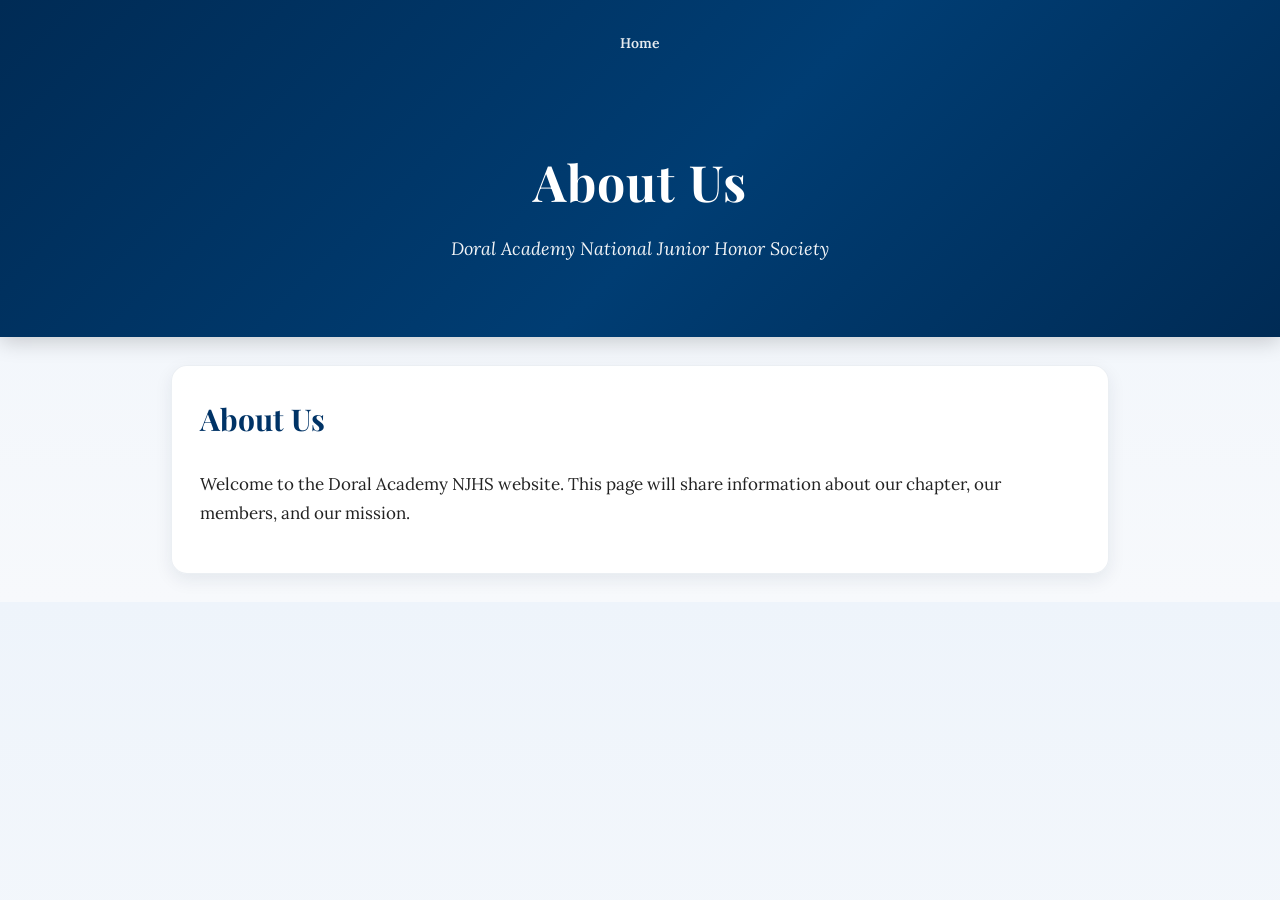
==== about.html @ f0a19d1b "Add favicon link to about.html" ====
<!DOCTYPE html>
<html>
<head>
  <title>About Us - Doral Academy NJHS</title>
  <link rel="stylesheet" href="style.css">
  <link rel="icon" type="image/png" href="njhs-logo-clean.png">
</head>

<body>

  <header>
    <nav class="top-nav">
      <a href="index.html">Home</a>
    </nav>

    <h1>About Us</h1>
    <p>Doral Academy National Junior Honor Society</p>
  </header>

  <section>
    <h2>About Us</h2>
    <p>
      Welcome to the Doral Academy NJHS website. This page will share information
      about our chapter, our members, and our mission.
    </p>
  </section>

</body>
</html>
---- style.css ----
@import url('https://fonts.googleapis.com/css2?family=Lora:wght@400;500;600&family=Playfair+Display:wght@600;700&display=swap');

html {
  scroll-behavior: smooth;
}

body {
  font-family: 'Lora', Georgia, serif;
  background: linear-gradient(180deg, #eef4fb 0%, #f7f9fc 100%);
  color: #222;
  margin: 0;
  padding: 0;
  line-height: 1.7;
}

header {
  background: linear-gradient(135deg, #002b55 0%, #003d73 55%, #002b55 100%);
  color: white;
  padding: 105px 25px 55px 25px;
  text-align: center;
  position: relative;
  box-shadow: 0 5px 20px rgba(0, 0, 0, 0.18);
}

.top-nav {
  position: absolute;
  top: 22px;
  left: 50%;
  transform: translateX(-50%);
  display: flex;
  gap: 10px;
  flex-wrap: wrap;
  justify-content: center;
  max-width: 950px;
  width: 90%;
}

.top-nav a {
  color: rgba(255, 255, 255, 0.9);
  text-decoration: none;
  font-size: 14px;
  font-weight: 600;
  padding: 9px 14px;
  border-radius: 999px;
  background: transparent;
  border: 1px solid transparent;
  transition: all 0.25s ease;
}

.top-nav a:hover {
  color: white;
  background: rgba(255, 255, 255, 0.16);
  border: 1px solid rgba(255, 255, 255, 0.35);
  backdrop-filter: blur(8px);
  transform: translateY(-2px);
  box-shadow: 0 6px 16px rgba(0, 0, 0, 0.18);
}

.hero-title-row {
  display: flex;
  align-items: center;
  justify-content: center;
  gap: 32px;
  max-width: 980px;
  margin: 0 auto;
}

.title-text {
  text-align: center;
}

header h1 {
  font-family: 'Playfair Display', Georgia, serif;
  font-size: 50px;
  margin-bottom: 10px;
  letter-spacing: 1px;
}

header p {
  font-size: 18px;
  font-style: italic;
  margin-top: 0;
  opacity: 0.95;
}

.home-logo {
  object-fit: contain;
  flex-shrink: 0;
}

.njhs-logo {
  width: 90px;
  height: 90px;
  background-color: white;
  padding: 6px;
  border-radius: 50%;
  filter: drop-shadow(0 5px 12px rgba(0, 0, 0, 0.25));
}

.doral-logo {
  width: auto;
  height: 90px;
  max-width: 130px;
  filter: drop-shadow(0 5px 12px rgba(0, 0, 0, 0.25));
}

section {
  background: rgba(255, 255, 255, 0.92);
  margin: 28px auto;
  padding: 28px;
  max-width: 880px;
  border-radius: 16px;
  border: 1px solid rgba(0, 51, 102, 0.08);
  box-shadow: 0 6px 18px rgba(0, 35, 70, 0.08);
}

h2 {
  font-family: 'Playfair Display', Georgia, serif;
  color: #003366;
  font-size: 30px;
  margin-top: 0;
}

p,
li {
  font-size: 17px;
}

.board-section {
  max-width: 1150px;
}

.member-grid {
  display: grid;
  grid-template-columns: repeat(auto-fit, minmax(210px, 1fr));
  gap: 28px;
  justify-content: center;
  align-items: stretch;
  margin-top: 25px;
  background: #eaf4ff;
  padding: 28px;
  border-radius: 20px;
}

.board-light-blue {
  background: #eaf4ff;
  padding: 28px;
  border-radius: 20px;
}

.member-card {
  min-height: 430px;
  height: 100%;
  box-sizing: border-box;
  text-align: center;
  background: #f7fbff;
  padding: 14px;
  border-radius: 18px;
  border: 1px solid rgba(0, 51, 102, 0.12);
  box-shadow: 0 6px 18px rgba(0, 35, 70, 0.1);
  transition: all 0.25s ease;
  display: flex;
  flex-direction: column;
  align-items: center;
  justify-content: flex-start;
  overflow: visible;
}

.member-card:hover {
  transform: translateY(-4px);
  box-shadow: 0 12px 26px rgba(0, 35, 70, 0.18);
}

.member-card img {
  width: 100%;
  height: 210px;
  object-fit: cover;
  object-position: center;
  border-radius: 14px;
  display: block;
  margin-bottom: 12px;
  flex-shrink: 0;
}

.member-card h3 {
  font-family: 'Playfair Display', Georgia, serif;
  color: #003366;
  font-size: 21px;
  min-height: 50px;
  margin: 8px 0 6px 0;
  line-height: 1.15;
  display: flex;
  align-items: center;
  justify-content: center;
  text-align: center;
  flex-shrink: 0;
}

.member-card p {
  margin: 3px 0;
  font-size: 15px;
  color: #345;
  font-style: italic;
  flex-shrink: 0;
}

.contact-row {
  margin-top: auto;
  padding-top: 14px;
  display: flex;
  justify-content: center;
  align-items: center;
  gap: 8px;
  width: 100%;
  position: relative;
  overflow: visible;
}

.whatsapp-button {
  width: 32px;
  height: 32px;
  border-radius: 50%;
  background-color: #25D366;
  color: white;
  display: flex;
  align-items: center;
  justify-content: center;
  text-decoration: none;
  flex-shrink: 0;
}

.whatsapp-icon {
  width: 19px;
  height: 22px;
  fill: currentColor;
}

.whatsapp-button:hover {
  background-color: #1ebe5d;
}

.phone-button {
  position: relative !important;
  display: inline-flex !important;
  align-items: center !important;
  justify-content: center !important;
  min-width: 118px !important;
  height: 32px !important;
  padding: 0 12px !important;
  border-radius: 6px !important;
  background-color: #003366 !important;
  color: white !important;
  font-family: Georgia, serif !important;
  font-size: 13px !important;
  font-weight: 700 !important;
  font-style: normal !important;
  text-decoration: none !important;
  text-align: center !important;
  box-sizing: border-box !important;
  overflow: visible !important;
}

.phone-button::before {
  content: attr(data-phone);
  position: absolute;
  bottom: 42px;
  left: 50%;
  transform: translateX(-50%) translateY(6px);
  background-color: #003366;
  color: white;
  padding: 6px 10px;
  border-radius: 6px;
  font-size: 12px;
  white-space: nowrap;
  opacity: 0;
  pointer-events: none;
  transition: all 0.2s ease;
  box-shadow: 0 5px 14px rgba(0, 0, 0, 0.2);
  z-index: 10;
}

.phone-button::after {
  content: "";
  position: absolute;
  bottom: 35px;
  left: 50%;
  transform: translateX(-50%) translateY(6px);
  border-width: 7px 7px 0 7px;
  border-style: solid;
  border-color: #003366 transparent transparent transparent;
  opacity: 0;
  pointer-events: none;
  transition: all 0.2s ease;
  z-index: 10;
}

.phone-button:hover {
  background-color: #001f3f !important;
}

.phone-button:hover::before,
.phone-button:hover::after {
  opacity: 1;
  transform: translateX(-50%) translateY(0);
}

.auth-box {
  background: white;
  margin: 30px auto;
  padding: 32px;
  max-width: 460px;
  border-radius: 16px;
  text-align: center;
  box-shadow: 0 7px 20px rgba(0, 35, 70, 0.12);
}

.auth-box input {
  width: 90%;
  padding: 12px;
  margin: 10px 0;
  border: 1px solid #c8d3df;
  border-radius: 9px;
  font-size: 15px;
  font-family: 'Lora', Georgia, serif;
}

.auth-box button {
  background: linear-gradient(135deg, #003366 0%, #00509e 100%);
  color: white;
  border: none;
  padding: 12px 22px;
  margin: 10px 5px 0 5px;
  border-radius: 999px;
  font-size: 15px;
  font-weight: bold;
  cursor: pointer;
  transition: all 0.25s ease;
}

.auth-box button:hover {
  transform: translateY(-2px);
  box-shadow: 0 6px 15px rgba(0, 51, 102, 0.25);
}

.auth-message {
  margin-top: 15px;
  font-weight: bold;
  color: #003366;
}

@media (max-width: 950px) {
  header {
    padding-top: 155px;
  }

  .top-nav {
    top: 62px;
    left: 50%;
    transform: translateX(-50%);
    justify-content: center;
    width: 90%;
  }
}

@media (max-width: 700px) {
  .hero-title-row {
    gap: 14px;
  }

  .njhs-logo {
    width: 62px;
    height: 62px;
  }

  .doral-logo {
    height: 62px;
    max-width: 95px;
  }

  header h1 {
    font-size: 34px;
  }

  header p {
    font-size: 15px;
  }

  .top-nav a {
    font-size: 12px;
    padding: 7px 10px;
  }

  .member-grid {
    grid-template-columns: repeat(auto-fit, minmax(180px, 210px));
  }

  .member-card {
    min-height: 410px;
  }

  .member-card img {
    height: 190px;
  }
}
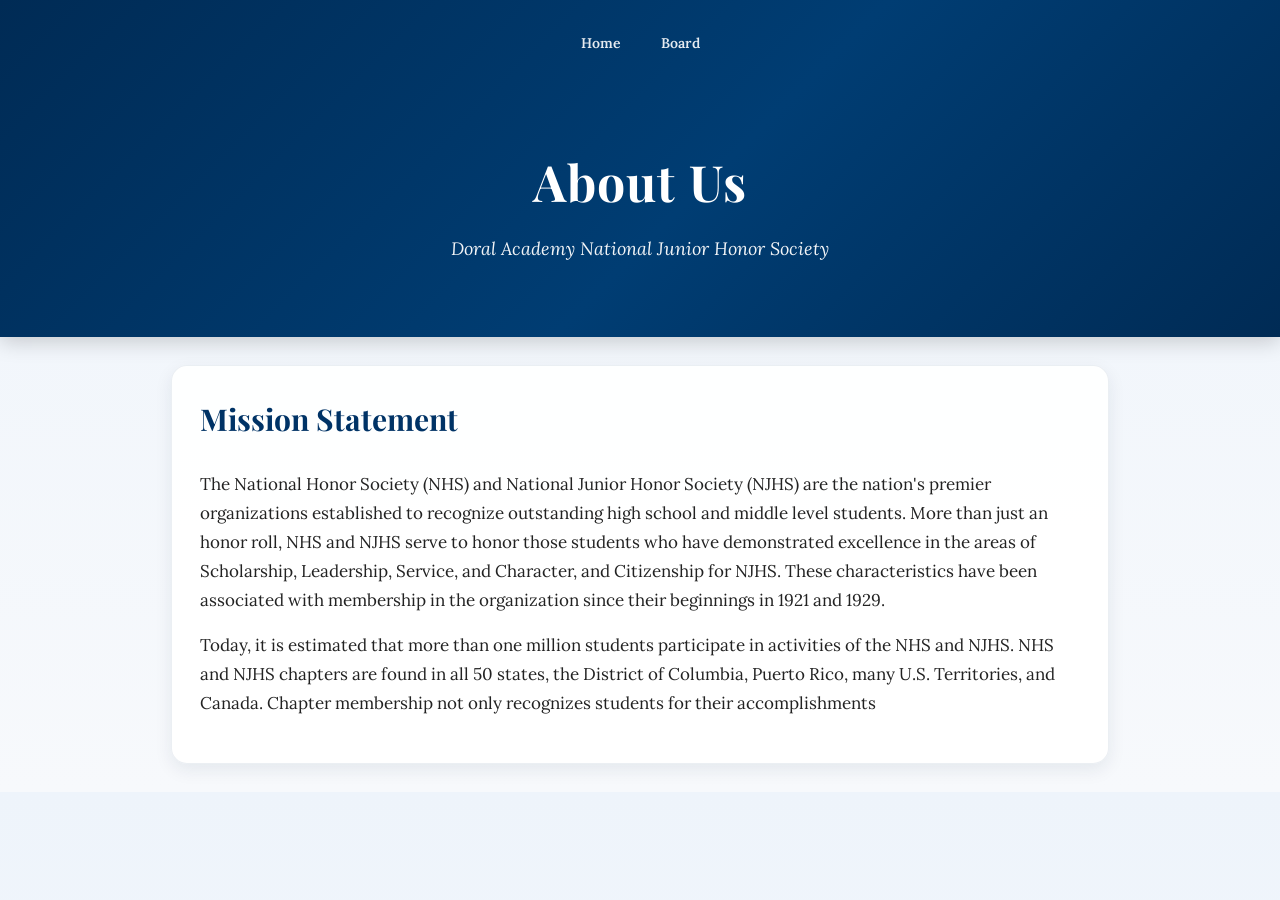
==== commit aefee748: "Revise About Us section with Mission Statement Updated the About Us section to include a Mission Sta" ====
--- a/about.html
+++ b/about.html
@@ -11,6 +11,7 @@
   <header>
     <nav class="top-nav">
       <a href="index.html">Home</a>
+      <a href="board.html">Board</a>
     </nav>
 
     <h1>About Us</h1>
@@ -18,12 +19,21 @@
   </header>
 
   <section>
-    <h2>About Us</h2>
+    <h2>Mission Statement</h2>
+
     <p>
-      Welcome to the Doral Academy NJHS website. This page will share information
-      about our chapter, our members, and our mission.
+      The National Honor Society (NHS) and National Junior Honor Society (NJHS)
+      are the nation's premier organizations established to recognize outstanding
+      high school and middle level students. More than just an honor roll, NHS and
+      NJHS serve to honor those students who have demonstrated excellence in the
+      areas of Scholarship, Leadership, Service, and Character, and Citizenship
+      for NJHS. These characteristics have been associated with membership in the
+      organization since their beginnings in 1921 and 1929.
     </p>
-  </section>
 
-</body>
-</html>
+    <p>
+      Today, it is estimated that more than one million students participate in
+      activities of the NHS and NJHS. NHS and NJHS chapters are found in all 50
+      states, the District of Columbia, Puerto Rico, many U.S. Territories, and
+      Canada. Chapter membership not only recognizes students for their
+      accomplishments
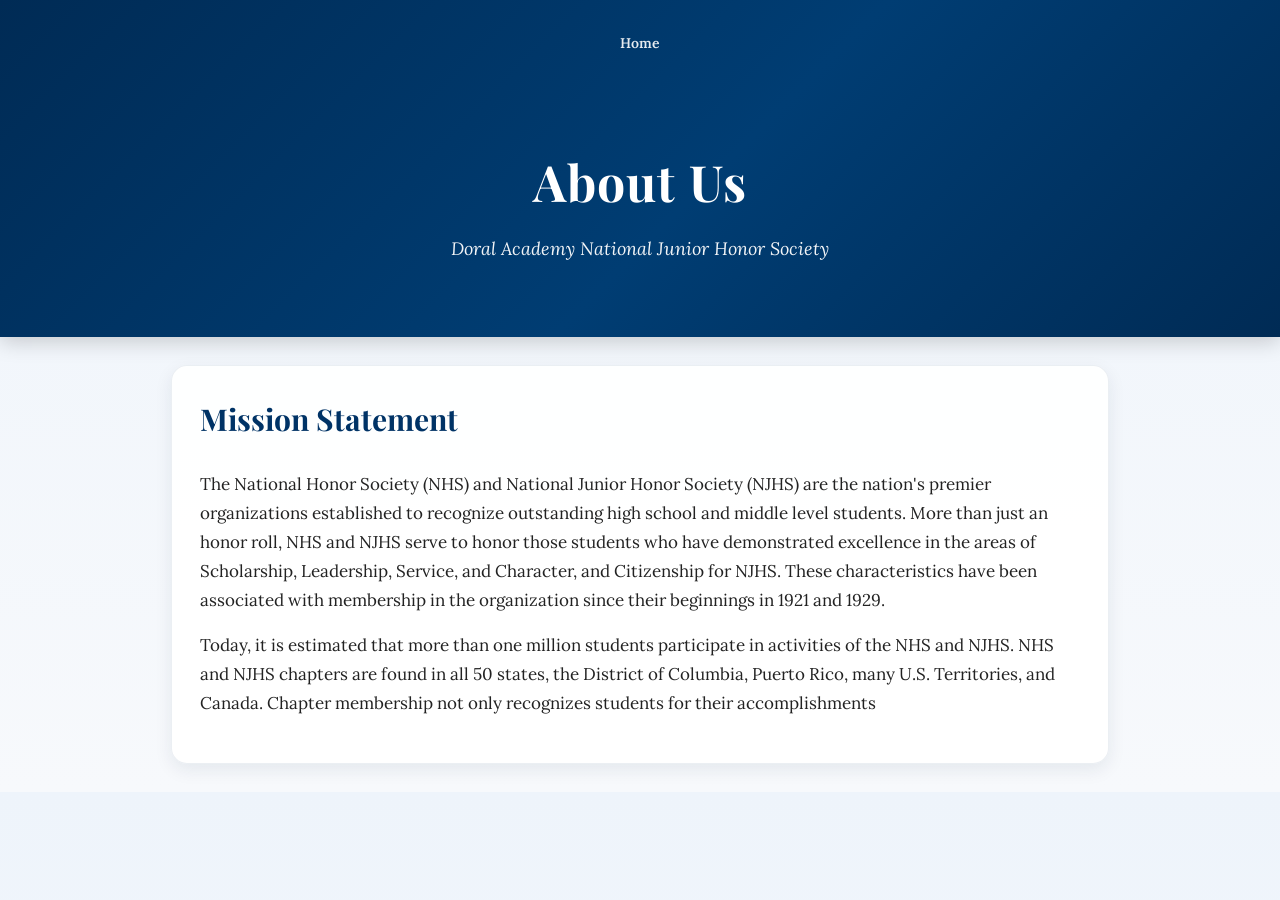
==== commit b58982d4: "Remove 'Board' link and format paragraphs Removed link to 'Board' page and adjusted paragraph format" ====
--- a/about.html
+++ b/about.html
@@ -11,7 +11,6 @@
   <header>
     <nav class="top-nav">
       <a href="index.html">Home</a>
-      <a href="board.html">Board</a>
     </nav>
 
     <h1>About Us</h1>
@@ -24,11 +23,11 @@
     <p>
       The National Honor Society (NHS) and National Junior Honor Society (NJHS)
       are the nation's premier organizations established to recognize outstanding
-      high school and middle level students. More than just an honor roll, NHS and
-      NJHS serve to honor those students who have demonstrated excellence in the
-      areas of Scholarship, Leadership, Service, and Character, and Citizenship
-      for NJHS. These characteristics have been associated with membership in the
-      organization since their beginnings in 1921 and 1929.
+      high school and middle level students. More than just an honor roll, NHS
+      and NJHS serve to honor those students who have demonstrated excellence in
+      the areas of Scholarship, Leadership, Service, and Character, and
+      Citizenship for NJHS. These characteristics have been associated with
+      membership in the organization since their beginnings in 1921 and 1929.
     </p>
 
     <p>
--- a/style.css
+++ b/style.css
@@ -402,3 +402,29 @@
     height: 190px;
   }
 }
+.values-image {
+  display: block;
+  max-width: 420px;
+  width: 80%;
+  height: auto;
+  margin: 20px auto 30px auto;
+  border-radius: 14px;
+}
+
+.page-section {
+  max-width: 950px;
+  overflow: visible;
+}
+
+.page-section p {
+  font-size: 17px;
+  margin-bottom: 18px;
+}
+
+.page-section h3 {
+  color: #003366;
+  font-family: 'Playfair Display', Georgia, serif;
+  font-size: 24px;
+  margin-top: 26px;
+  margin-bottom: 8px;
+}
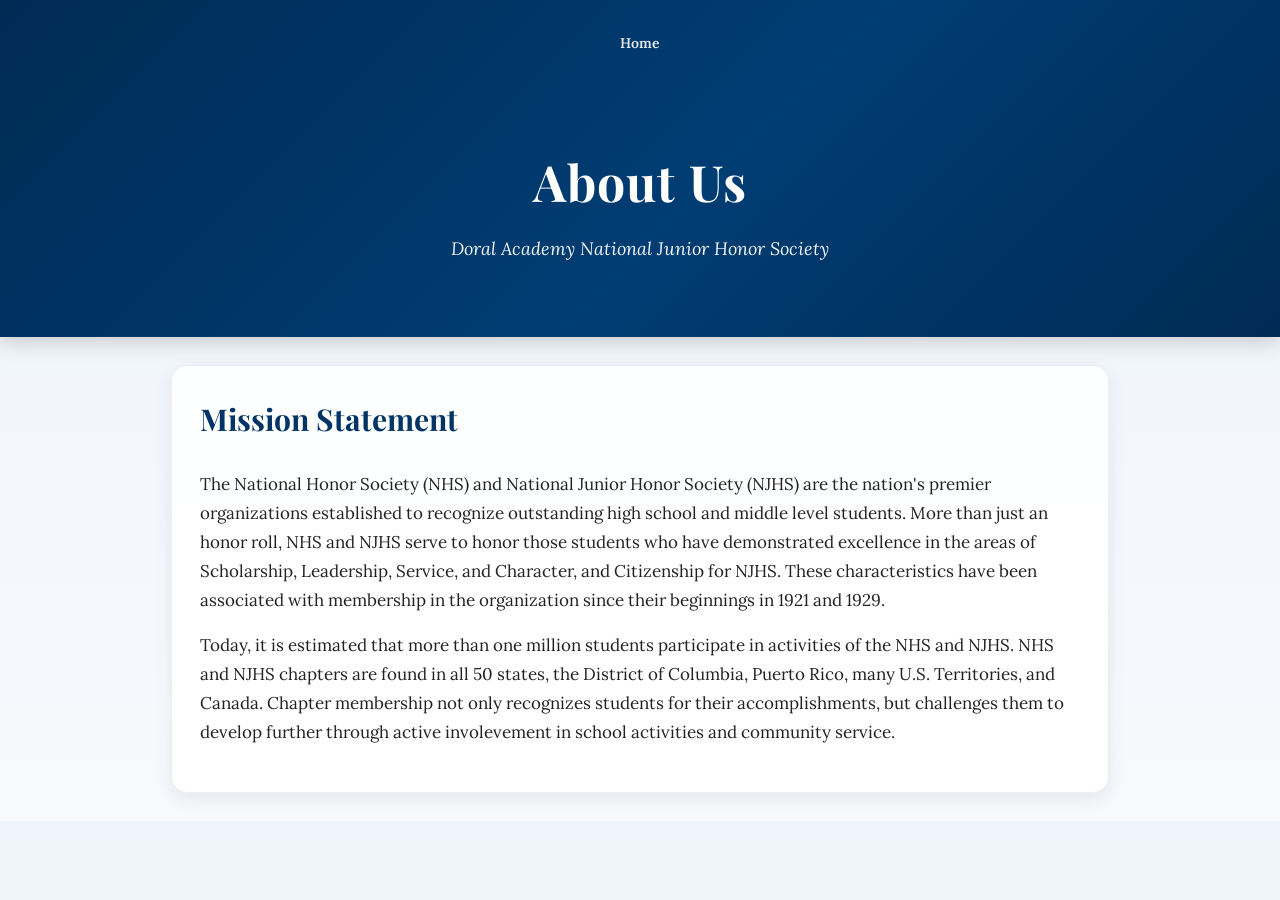
==== commit 5f92d044: "Enhance description of NHS and NJHS membership Updated text to emphasize challenges and involvement." ====
--- a/about.html
+++ b/about.html
@@ -25,9 +25,9 @@
       are the nation's premier organizations established to recognize outstanding
       high school and middle level students. More than just an honor roll, NHS
       and NJHS serve to honor those students who have demonstrated excellence in
-      the areas of Scholarship, Leadership, Service, and Character, and
-      Citizenship for NJHS. These characteristics have been associated with
-      membership in the organization since their beginnings in 1921 and 1929.
+      the areas of Scholarship, Leadership, Service, and Character, and Citizenship
+      for NJHS. These characteristics have been associated with membership in the
+      organization since their beginnings in 1921 and 1929.
     </p>
 
     <p>
@@ -35,4 +35,6 @@
       activities of the NHS and NJHS. NHS and NJHS chapters are found in all 50
       states, the District of Columbia, Puerto Rico, many U.S. Territories, and
       Canada. Chapter membership not only recognizes students for their
-      accomplishments
+      accomplishments, but challenges them to develop further through active
+      involevement in school activities and community service.
+    </p>
--- a/style.css
+++ b/style.css
@@ -137,12 +137,6 @@
   justify-content: center;
   align-items: stretch;
   margin-top: 25px;
-  background: #eaf4ff;
-  padding: 28px;
-  border-radius: 20px;
-}
-
-.board-light-blue {
   background: #eaf4ff;
   padding: 28px;
   border-radius: 20px;
@@ -304,48 +298,145 @@
   transform: translateX(-50%) translateY(0);
 }
 
-.auth-box {
+.values-section {
+  max-width: 1000px;
+}
+
+.values-image {
+  display: block;
+  width: 100%;
+  max-width: 360px;
+  height: auto;
+  margin: 20px auto 30px auto;
+  border-radius: 14px;
+  object-fit: contain;
+}
+
+.values-grid {
+  display: grid;
+  grid-template-columns: repeat(auto-fit, minmax(210px, 1fr));
+  gap: 20px;
+  margin-top: 25px;
+}
+
+.value-card {
+  background: #f7fbff;
+  padding: 20px;
+  border-radius: 16px;
+  border: 1px solid rgba(0, 51, 102, 0.12);
+  box-shadow: 0 6px 18px rgba(0, 35, 70, 0.08);
+}
+
+.value-card h3 {
+  font-family: 'Playfair Display', Georgia, serif;
+  color: #003366;
+  font-size: 24px;
+  margin-top: 0;
+  margin-bottom: 8px;
+}
+
+.value-card p {
+  font-size: 16px;
+  margin-bottom: 0;
+}
+
+.staff-section {
+  max-width: 1100px;
   background: white;
-  margin: 30px auto;
-  padding: 32px;
-  max-width: 460px;
-  border-radius: 16px;
   text-align: center;
-  box-shadow: 0 7px 20px rgba(0, 35, 70, 0.12);
-}
-
-.auth-box input {
-  width: 90%;
-  padding: 12px;
-  margin: 10px 0;
-  border: 1px solid #c8d3df;
-  border-radius: 9px;
+  padding: 38px 28px 55px 28px;
+}
+
+.staff-title-row {
+  display: flex;
+  align-items: center;
+  justify-content: center;
+  gap: 28px;
+  margin-bottom: 55px;
+}
+
+.staff-title-row h2 {
+  font-family: Arial, sans-serif;
+  font-size: 30px;
+  letter-spacing: 4px;
+  color: #455c69;
+  margin: 0;
+  white-space: nowrap;
+}
+
+.staff-line {
+  height: 2px;
+  background-color: #455c69;
+  flex: 1;
+  max-width: 170px;
+}
+
+.staff-profile {
+  display: flex;
+  flex-direction: column;
+  align-items: center;
+}
+
+.staff-photo {
+  width: 260px;
+  height: 260px;
+  object-fit: cover;
+  object-position: center;
+  border-radius: 50%;
+  margin-bottom: 35px;
+}
+
+.staff-profile h3 {
+  font-family: Arial, sans-serif;
+  font-size: 28px;
+  font-weight: 400;
+  color: #222;
+  margin: 0 0 12px 0;
+}
+
+.staff-profile p {
+  font-family: Arial, sans-serif;
+  font-size: 22px;
+  line-height: 1.45;
+  color: #455c69;
+  margin: 0;
+}
+
+.powerpoint-card {
+  background: #f7fbff;
+  padding: 24px;
+  border-radius: 18px;
+  border: 1px solid rgba(0, 51, 102, 0.12);
+  box-shadow: 0 6px 18px rgba(0, 35, 70, 0.1);
+  text-align: center;
+  margin-top: 20px;
+}
+
+.powerpoint-card h3 {
+  font-family: 'Playfair Display', Georgia, serif;
+  color: #003366;
+  font-size: 26px;
+  margin-top: 0;
+}
+
+.powerpoint-card p {
+  font-size: 16px;
+  margin-bottom: 20px;
+}
+
+.powerpoint-button {
+  display: inline-block;
+  background-color: #003366;
+  color: white;
+  padding: 10px 18px;
+  border-radius: 999px;
+  text-decoration: none;
+  font-weight: bold;
   font-size: 15px;
-  font-family: 'Lora', Georgia, serif;
-}
-
-.auth-box button {
-  background: linear-gradient(135deg, #003366 0%, #00509e 100%);
-  color: white;
-  border: none;
-  padding: 12px 22px;
-  margin: 10px 5px 0 5px;
-  border-radius: 999px;
-  font-size: 15px;
-  font-weight: bold;
-  cursor: pointer;
-  transition: all 0.25s ease;
-}
-
-.auth-box button:hover {
-  transform: translateY(-2px);
-  box-shadow: 0 6px 15px rgba(0, 51, 102, 0.25);
-}
-
-.auth-message {
-  margin-top: 15px;
-  font-weight: bold;
-  color: #003366;
+}
+
+.powerpoint-button:hover {
+  background-color: #001f3f;
 }
 
 @media (max-width: 950px) {
@@ -401,30 +492,31 @@
   .member-card img {
     height: 190px;
   }
-}
-.values-image {
-  display: block;
-  max-width: 420px;
-  width: 80%;
-  height: auto;
-  margin: 20px auto 30px auto;
-  border-radius: 14px;
-}
-
-.page-section {
-  max-width: 950px;
-  overflow: visible;
-}
-
-.page-section p {
-  font-size: 17px;
-  margin-bottom: 18px;
-}
-
-.page-section h3 {
-  color: #003366;
-  font-family: 'Playfair Display', Georgia, serif;
-  font-size: 24px;
-  margin-top: 26px;
-  margin-bottom: 8px;
-}
+
+  .staff-title-row {
+    gap: 12px;
+  }
+
+  .staff-title-row h2 {
+    font-size: 18px;
+    letter-spacing: 2px;
+    white-space: normal;
+  }
+
+  .staff-line {
+    max-width: 70px;
+  }
+
+  .staff-photo {
+    width: 210px;
+    height: 210px;
+  }
+
+  .staff-profile h3 {
+    font-size: 24px;
+  }
+
+  .staff-profile p {
+    font-size: 18px;
+  }
+}
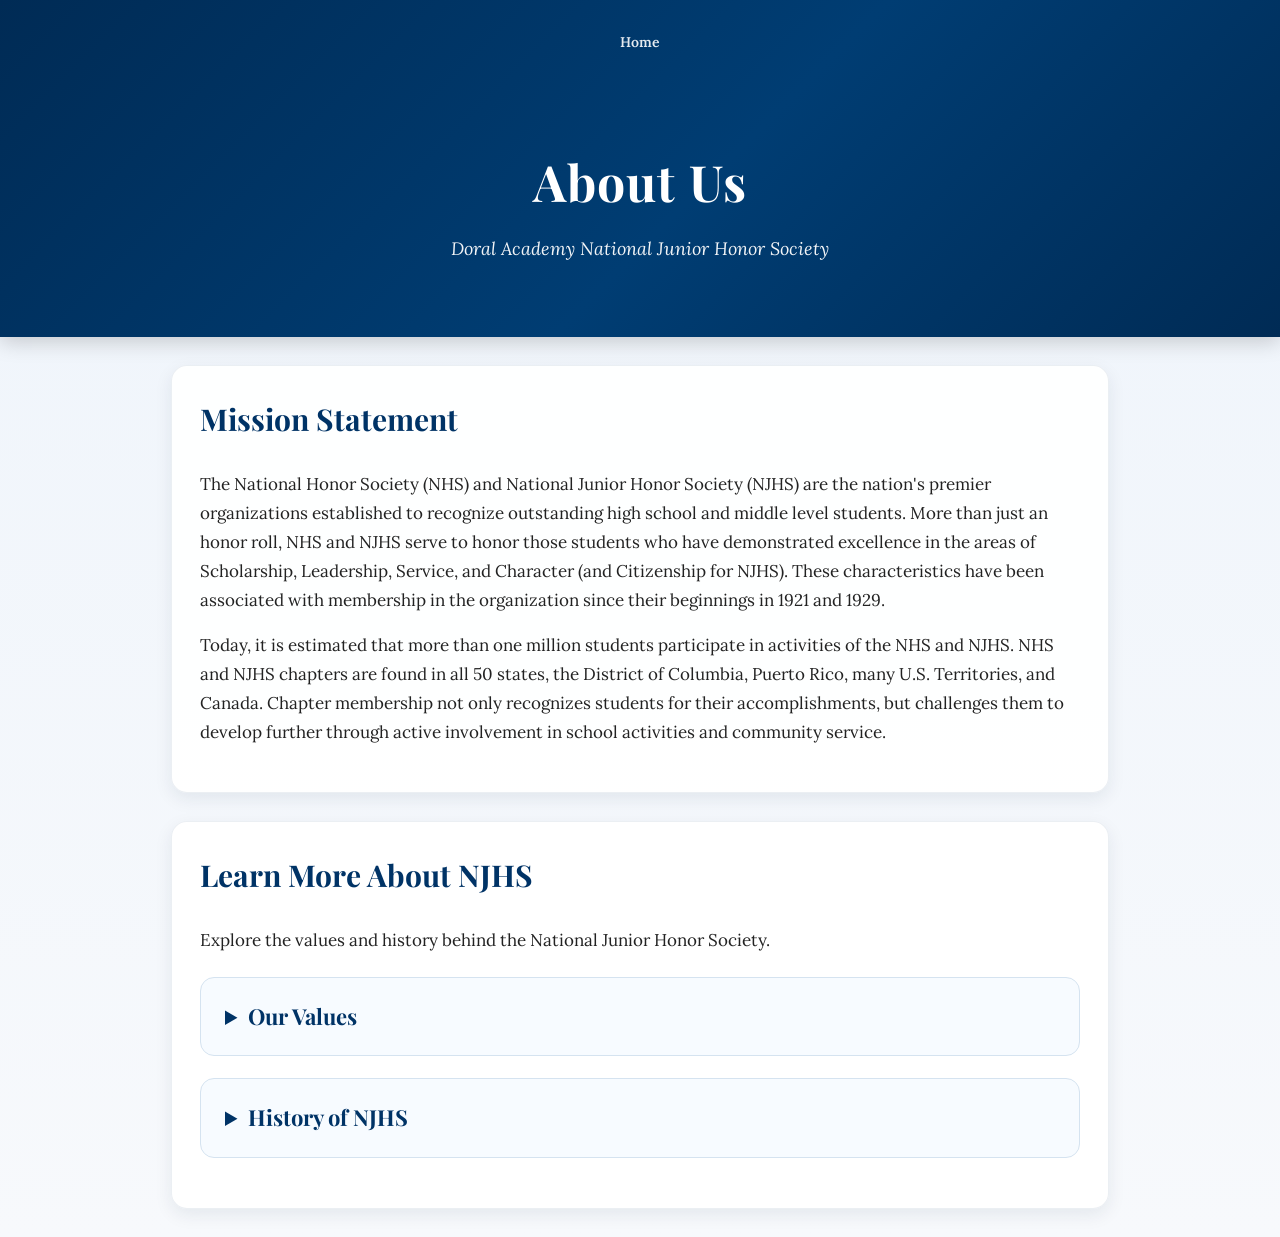
==== commit 1b1b19a8: "Enhance about.html with styles and content updates Added styles for expandable sections and improved" ====
--- a/about.html
+++ b/about.html
@@ -1,9 +1,81 @@
+
 <!DOCTYPE html>
-<html>
+<html lang="en">
 <head>
+  <meta charset="UTF-8">
+  <meta name="viewport" content="width=device-width, initial-scale=1.0">
   <title>About Us - Doral Academy NJHS</title>
   <link rel="stylesheet" href="style.css">
   <link rel="icon" type="image/png" href="njhs-logo-clean.png">
+
+  <style>
+    .about-expandable {
+      margin: 22px 0;
+      border: 1px solid #d5e3f0;
+      border-radius: 14px;
+      background: #f7fbff;
+      overflow: hidden;
+    }
+
+    .about-expandable summary {
+      padding: 20px 24px;
+      cursor: pointer;
+      color: #003366;
+      font-size: 22px;
+      font-family: 'Playfair Display', Georgia, serif;
+      font-weight: bold;
+      transition: background-color 0.2s ease;
+    }
+
+    .about-expandable summary:hover {
+      background: #e2f0ff;
+    }
+
+    .about-expandable summary:focus-visible {
+      outline: 2px solid #003366;
+      outline-offset: -4px;
+    }
+
+    .about-expandable[open] summary {
+      background: #eaf4ff;
+    }
+
+    .about-expandable-content {
+      padding: 8px 24px 24px;
+    }
+
+    .about-expandable-content p {
+      margin: 16px 0;
+      line-height: 1.8;
+    }
+
+    .about-expandable-content h3 {
+      color: #003366;
+      font-size: 22px;
+      margin-top: 25px;
+      margin-bottom: 8px;
+    }
+
+    .about-values-image {
+      display: block;
+      max-width: 280px;
+      width: 100%;
+      height: auto;
+      margin: 20px auto 28px;
+      border-radius: 12px;
+    }
+
+    @media (max-width: 700px) {
+      .about-expandable summary {
+        font-size: 19px;
+        padding: 16px;
+      }
+
+      .about-expandable-content {
+        padding: 8px 16px 20px;
+      }
+    }
+  </style>
 </head>
 
 <body>
@@ -18,23 +90,191 @@
   </header>
 
   <section>
+
     <h2>Mission Statement</h2>
 
     <p>
-      The National Honor Society (NHS) and National Junior Honor Society (NJHS)
-      are the nation's premier organizations established to recognize outstanding
-      high school and middle level students. More than just an honor roll, NHS
-      and NJHS serve to honor those students who have demonstrated excellence in
-      the areas of Scholarship, Leadership, Service, and Character, and Citizenship
-      for NJHS. These characteristics have been associated with membership in the
-      organization since their beginnings in 1921 and 1929.
+      The National Honor Society (NHS) and National Junior Honor Society
+      (NJHS) are the nation's premier organizations established to
+      recognize outstanding high school and middle level students.
+      More than just an honor roll, NHS and NJHS serve to honor those
+      students who have demonstrated excellence in the areas of
+      Scholarship, Leadership, Service, and Character (and Citizenship
+      for NJHS). These characteristics have been associated with
+      membership in the organization since their beginnings in 1921
+      and 1929.
     </p>
 
     <p>
-      Today, it is estimated that more than one million students participate in
-      activities of the NHS and NJHS. NHS and NJHS chapters are found in all 50
-      states, the District of Columbia, Puerto Rico, many U.S. Territories, and
-      Canada. Chapter membership not only recognizes students for their
-      accomplishments, but challenges them to develop further through active
-      involevement in school activities and community service.
+      Today, it is estimated that more than one million students
+      participate in activities of the NHS and NJHS. NHS and NJHS
+      chapters are found in all 50 states, the District of Columbia,
+      Puerto Rico, many U.S. Territories, and Canada. Chapter
+      membership not only recognizes students for their
+      accomplishments, but challenges them to develop further
+      through active involvement in school activities and
+      community service.
     </p>
+
+  </section>
+
+  <section>
+
+    <h2>Learn More About NJHS</h2>
+
+    <p>
+      Explore the values and history behind the
+      National Junior Honor Society.
+    </p>
+
+    <!-- OUR VALUES -->
+
+    <details class="about-expandable">
+      <summary>Our Values</summary>
+
+      <div class="about-expandable-content">
+
+        <img src="njhs-values.png"
+             alt="NJHS Values"
+             class="about-values-image">
+
+        <p>
+          NJHS is more than just an honor roll. The Honor Society
+          chapter establishes rules for membership that are based
+          upon a student's NHS/NJHS outstanding performance in
+          the areas of scholarship, service, leadership, and
+          character (plus citizenship for NJHS). These criteria
+          for selection form the foundation upon which the
+          organization and its activities are built.
+        </p>
+
+        <h3>Scholarship</h3>
+
+        <p>
+          Students who have a standard of excellence, or a higher
+          cumulative average set by the local school's Faculty
+          Council, meet the scholarship requirement for membership.
+          These students are then eligible for consideration on
+          the basis of service, leadership, and character
+          (and citizenship for NJHS).
+        </p>
+
+        <h3>Service</h3>
+
+        <p>
+          This quality is defined through the voluntary
+          contributions made by a student to the school or
+          community, done without compensation and with a
+          positive, courteous, and enthusiastic spirit.
+        </p>
+
+        <h3>Leadership</h3>
+
+        <p>
+          Student leaders are those who are resourceful,
+          good problem solvers, promoters of school activities,
+          idea-contributors, dependable, and persons who
+          exemplify positive attitudes about life.
+          Leadership experiences can be drawn from school
+          or community activities while working with or
+          for others.
+        </p>
+
+        <h3>Character</h3>
+
+        <p>
+          The student of good character upholds principles
+          of morality and ethics, is cooperative, demonstrates
+          high standards of honesty and reliability, shows
+          courtesy, concern, and respect for others, and
+          generally maintains a good and clean lifestyle.
+        </p>
+
+        <h3>Citizenship</h3>
+
+        <p>
+          The student who demonstrates citizenship understands
+          the importance of civic involvement, has a high
+          regard for freedom, justice, and democracy, and
+          demonstrates mature participation and responsibility
+          through involvement with such activities as scouting,
+          community organizations, and school clubs.
+        </p>
+
+      </div>
+    </details>
+
+    <!-- HISTORY -->
+
+    <details class="about-expandable">
+      <summary>History of NJHS</summary>
+
+      <div class="about-expandable-content">
+
+        <p>
+          The National Junior Honor Society (NJHS) was
+          established in 1929.
+        </p>
+
+        <p>
+          In 1921, NASSP officially established the National
+          Honor Society. Though many local and regional honor
+          societies existed prior to 1921, no nationwide
+          organization had been founded. Under the leadership
+          of Dr. Edward Rynearson, principal of the Fifth
+          Avenue High School, Pittsburgh, Pa., the organization
+          grew from the original Alpha Chapter at the Fifth
+          Avenue School to more than 1,000 chapters by 1930.
+          Equipped with a constitution, an emblem and motto,
+          and a group of dedicated principals as coordinators,
+          the new NHS organization quickly developed into one
+          of the country's leading educational groups.
+        </p>
+
+        <p>
+          Four main purposes have guided chapters of NJHS
+          from the beginning: "To create enthusiasm for
+          scholarship, to stimulate a desire to render service,
+          to promote leadership, and to develop character in
+          the students of secondary schools."
+          (from the NJHS Constitution)
+          These purposes also translate into the criteria used
+          for membership selection in each local chapter.
+        </p>
+
+        <p>
+          In 1929, the NASSP turned its attention to middle
+          level schools and expanded the scope of its concern
+          for recognizing outstanding students by establishing
+          the National Junior Honor Society (NJHS).
+          With its own constitution and handbook, NJHS has
+          established criteria that parallel the emphases
+          found in the NHS with an added purpose to encourage
+          citizenship. (Additional information on establishing
+          a chapter of the NJHS is available upon request
+          from the NASSP Department of Student Activities.)
+        </p>
+
+        <p>
+          Both the NHS and NJHS are sponsored and supervised
+          by NASSP which appoints a National Council -
+          the controlling body of NHS. In addition, National
+          Council members also serve as the selection committee
+          for the prestigious NHS Scholarship which has been
+          administered annually in schools with NHS chapters
+          since 1946.
+        </p>
+
+        <p>
+          The day-to-day administration of NHS national
+          concerns is handled by the NASSP Department
+          of Student Activities, headquartered in Reston, VA.
+        </p>
+
+      </div>
+    </details>
+
+  </section>
+
+</body>
+</html>
--- a/style.css
+++ b/style.css
@@ -520,3 +520,38 @@
     font-size: 18px;
   }
 }
+
+.powerpoint-cover {
+  display: block;
+  width: 100%;
+  max-width: 620px;
+  height: auto;
+  margin: 0 auto 22px auto;
+  border-radius: 16px;
+  box-shadow: 0 6px 18px rgba(0, 35, 70, 0.14);
+}
+
+/* Navigation buttons - clean rectangular hover */
+
+.top-nav a {
+  background: transparent !important;
+  border: none !important;
+  border-radius: 5px !important;
+  box-shadow: none !important;
+  backdrop-filter: none !important;
+  transition: background-color 0.25s ease, color 0.25s ease !important;
+}
+
+.top-nav a:hover {
+  background-color: #001a36 !important;
+  color: white !important;
+  border: none !important;
+  border-radius: 5px !important;
+  box-shadow: none !important;
+  transform: none !important;
+}
+
+.top-nav a:focus-visible {
+  outline: 2px solid white;
+  outline-offset: 3px;
+}
